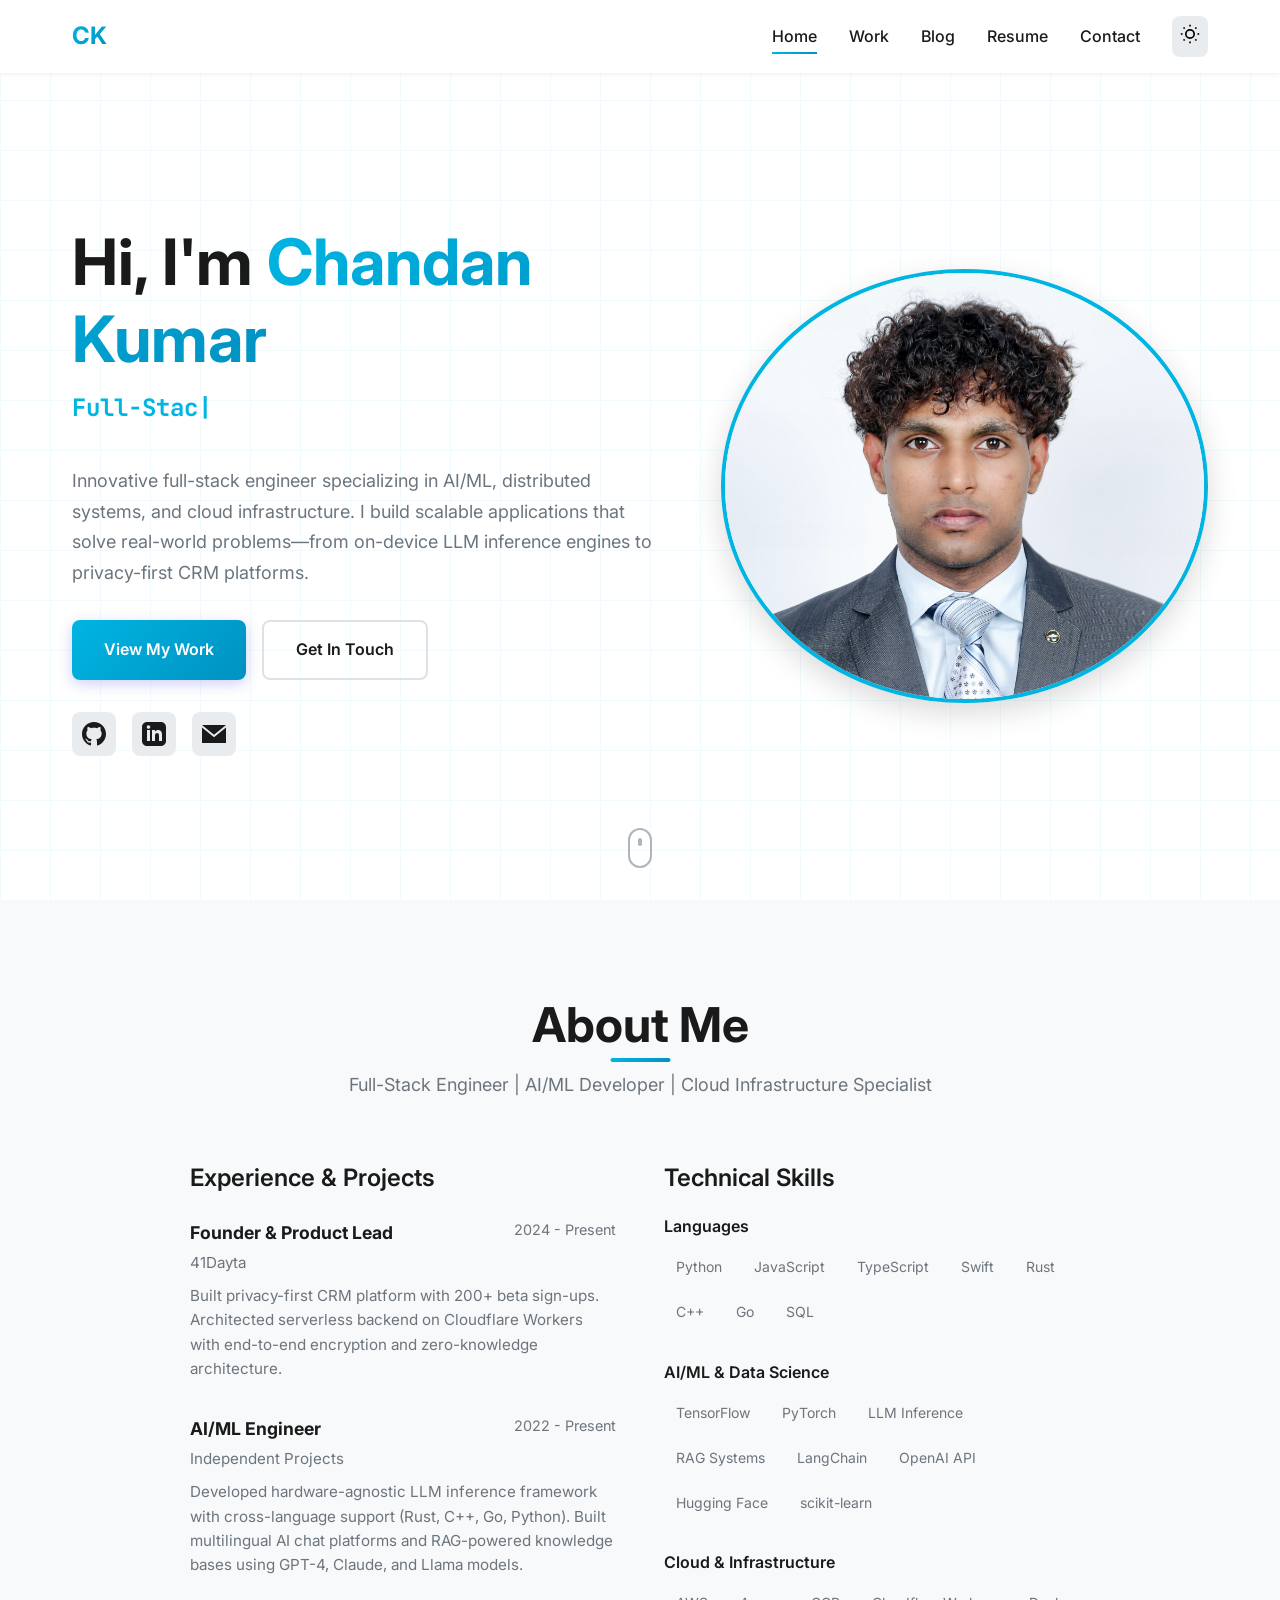
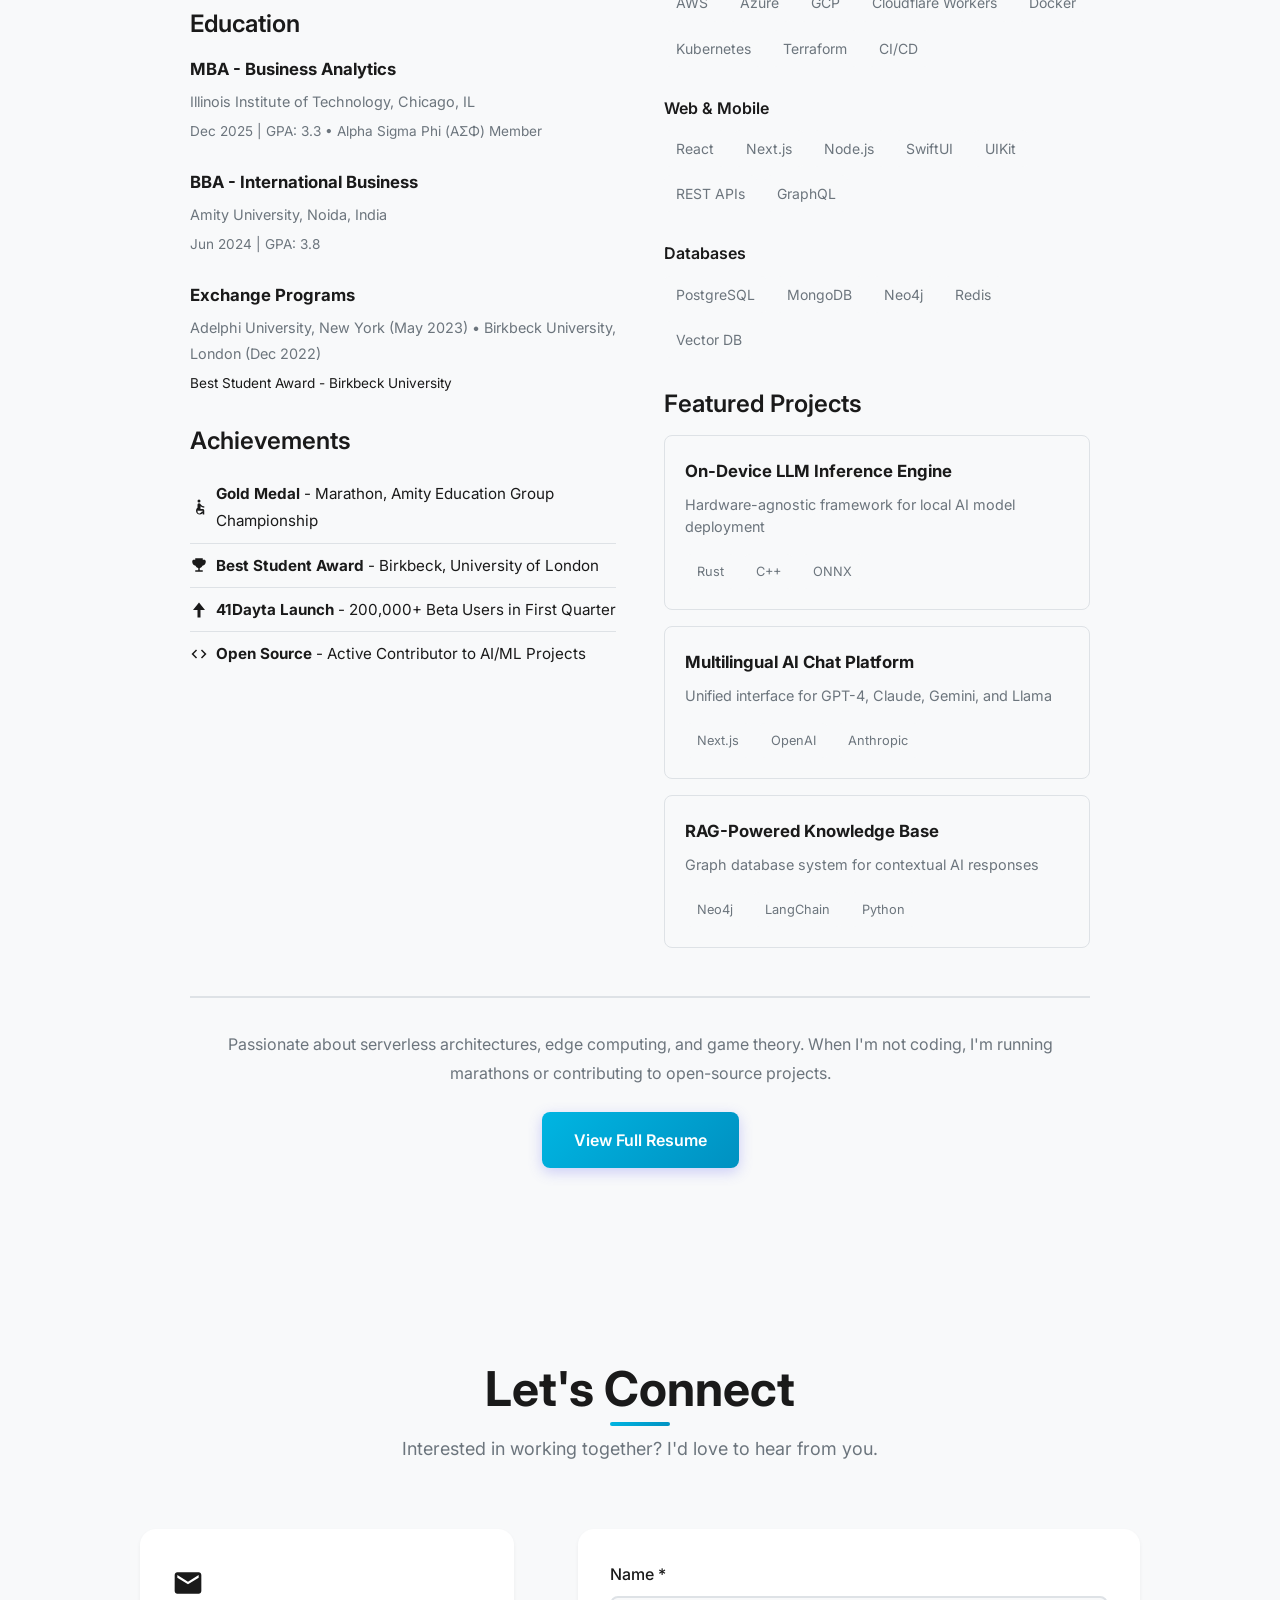
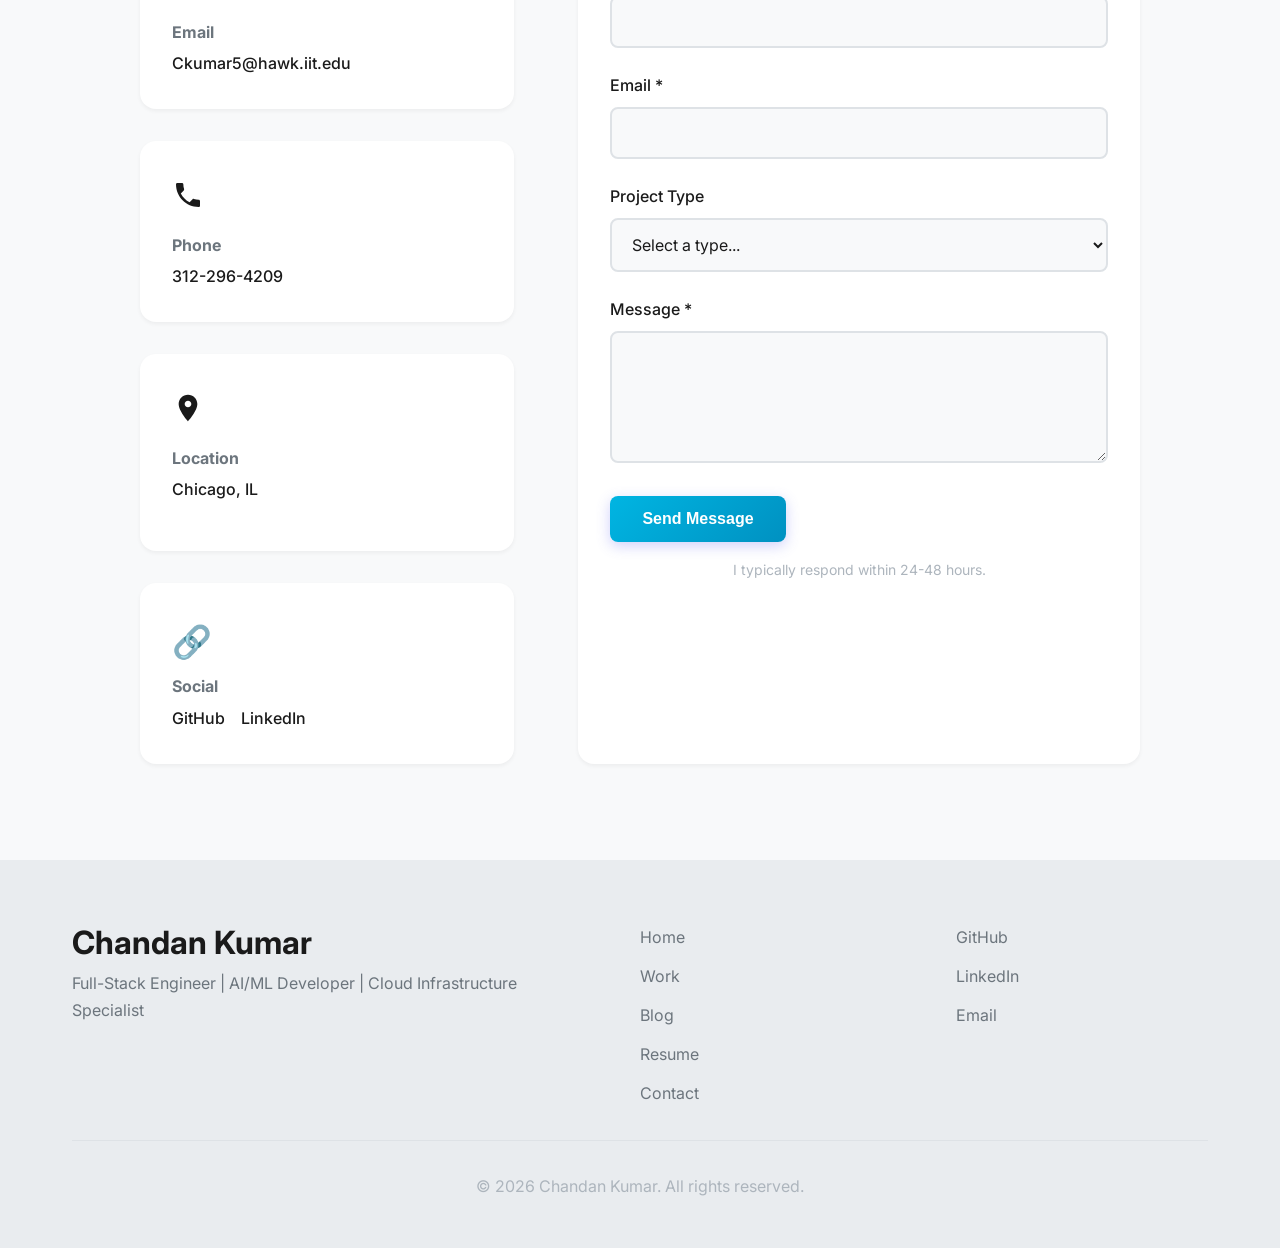
==== index.html @ cc23ea74 "Initial commit: Add portfolio website files" ====
<!DOCTYPE html>
<html lang="en">
<head>
    <meta charset="UTF-8">
    <meta name="viewport" content="width=device-width, initial-scale=1.0">
    <meta name="description" content="Chandan Kumar - Full-Stack Engineer, AI/ML Developer & Cloud Infrastructure Specialist. Building scalable cloud applications and on-device AI systems.">
    <meta name="keywords" content="Full-Stack Engineer, AI/ML Developer, Cloud Infrastructure, Python, JavaScript, React, AWS, Edge Computing">
    <meta name="author" content="Chandan Kumar">
    <title>Chandan Kumar | Full-Stack Engineer & AI/ML Developer</title>
    <link rel="stylesheet" href="css/styles.css">
    <link rel="preconnect" href="https://fonts.googleapis.com">
    <link rel="preconnect" href="https://fonts.gstatic.com" crossorigin>
    <link href="https://fonts.googleapis.com/css2?family=Inter:wght@300;400;500;600;700&family=JetBrains+Mono:wght@400;500&display=swap" rel="stylesheet">
</head>
<body>
    <!-- Navigation -->
    <nav class="navbar" id="navbar">
        <div class="container">
            <div class="nav-brand">
                <a href="#home">CK</a>
            </div>
            <button class="mobile-menu-toggle" id="mobileMenuToggle" aria-label="Toggle menu">
                <span></span>
                <span></span>
                <span></span>
            </button>
            <ul class="nav-menu" id="navMenu">
                <li><a href="#home" class="nav-link">Home</a></li>
                <li><a href="portfolio.html" class="nav-link">Work</a></li>
                <li><a href="blog.html" class="nav-link">Blog</a></li>
                <li><a href="resume.html" class="nav-link">Resume</a></li>
                <li><a href="#contact" class="nav-link">Contact</a></li>
                <li>
                    <button class="theme-toggle" id="themeToggle" aria-label="Toggle theme">
                        <span class="sun-icon">
                            <svg width="20" height="20" viewBox="0 0 24 24" fill="none" stroke="currentColor" stroke-width="2">
                                <circle cx="12" cy="12" r="5"></circle>
                                <line x1="12" y1="1" x2="12" y2="3"></line>
                                <line x1="12" y1="21" x2="12" y2="23"></line>
                                <line x1="4.22" y1="4.22" x2="5.64" y2="5.64"></line>
                                <line x1="18.36" y1="18.36" x2="19.78" y2="19.78"></line>
                                <line x1="1" y1="12" x2="3" y2="12"></line>
                                <line x1="21" y1="12" x2="23" y2="12"></line>
                                <line x1="4.22" y1="19.78" x2="5.64" y2="18.36"></line>
                                <line x1="18.36" y1="5.64" x2="19.78" y2="4.22"></line>
                            </svg>
                        </span>
                        <span class="moon-icon">
                            <svg width="20" height="20" viewBox="0 0 24 24" fill="none" stroke="currentColor" stroke-width="2">
                                <path d="M21 12.79A9 9 0 1 1 11.21 3 7 7 0 0 0 21 12.79z"></path>
                            </svg>
                        </span>
                    </button>
                </li>
            </ul>
        </div>
    </nav>

    <!-- Hero Section -->
    <section id="home" class="hero">
        <div class="hero-background"></div>
        <div class="container">
            <div class="hero-content">
                <div class="hero-text">
                    <h1 class="hero-title">
                        Hi, I'm <span class="gradient-text">Chandan Kumar</span>
                    </h1>
                    <div class="typewriter-container">
                        <h2 class="typewriter" id="typewriter"></h2>
                    </div>
                    <p class="hero-description">
                        Innovative full-stack engineer specializing in AI/ML, distributed systems, and cloud infrastructure. 
                        I build scalable applications that solve real-world problems—from on-device LLM inference engines to 
                        privacy-first CRM platforms.
                    </p>
                    <div class="hero-cta">
                        <a href="#portfolio" class="btn btn-primary">View My Work</a>
                        <a href="#contact" class="btn btn-secondary">Get In Touch</a>
                    </div>
                    <div class="hero-social">
                        <a href="https://github.com/AgentQ1" target="_blank" rel="noopener" aria-label="GitHub">
                            <svg viewBox="0 0 24 24" width="24" height="24">
                                <path fill="currentColor" d="M12 0c-6.626 0-12 5.373-12 12 0 5.302 3.438 9.8 8.207 11.387.599.111.793-.261.793-.577v-2.234c-3.338.726-4.033-1.416-4.033-1.416-.546-1.387-1.333-1.756-1.333-1.756-1.089-.745.083-.729.083-.729 1.205.084 1.839 1.237 1.839 1.237 1.07 1.834 2.807 1.304 3.492.997.107-.775.418-1.305.762-1.604-2.665-.305-5.467-1.334-5.467-5.931 0-1.311.469-2.381 1.236-3.221-.124-.303-.535-1.524.117-3.176 0 0 1.008-.322 3.301 1.23.957-.266 1.983-.399 3.003-.404 1.02.005 2.047.138 3.006.404 2.291-1.552 3.297-1.23 3.297-1.23.653 1.653.242 2.874.118 3.176.77.84 1.235 1.911 1.235 3.221 0 4.609-2.807 5.624-5.479 5.921.43.372.823 1.102.823 2.222v3.293c0 .319.192.694.801.576 4.765-1.589 8.199-6.086 8.199-11.386 0-6.627-5.373-12-12-12z"/>
                            </svg>
                        </a>
                        <a href="https://www.linkedin.com/in/chandnnn/" target="_blank" rel="noopener" aria-label="LinkedIn">
                            <svg viewBox="0 0 24 24" width="24" height="24">
                                <path fill="currentColor" d="M19 0h-14c-2.761 0-5 2.239-5 5v14c0 2.761 2.239 5 5 5h14c2.762 0 5-2.239 5-5v-14c0-2.761-2.238-5-5-5zm-11 19h-3v-11h3v11zm-1.5-12.268c-.966 0-1.75-.79-1.75-1.764s.784-1.764 1.75-1.764 1.75.79 1.75 1.764-.783 1.764-1.75 1.764zm13.5 12.268h-3v-5.604c0-3.368-4-3.113-4 0v5.604h-3v-11h3v1.765c1.396-2.586 7-2.777 7 2.476v6.759z"/>
                            </svg>
                        </a>
                        <a href="mailto:Ckumar5@hawk.iit.edu" aria-label="Email">
                            <svg viewBox="0 0 24 24" width="24" height="24">
                                <path fill="currentColor" d="M12 12.713l-11.985-9.713h23.97l-11.985 9.713zm0 2.574l-12-9.725v15.438h24v-15.438l-12 9.725z"/>
                            </svg>
                        </a>
                    </div>
                </div>
                <div class="hero-image">
                    <img src="images/profile.jpg" alt="Chandan Kumar - Professional Portrait" class="profile-image">
                </div>
            </div>
        </div>
        <div class="scroll-indicator">
            <span></span>
        </div>
    </section>

    <!-- About Section -->
    <section id="about" class="about">
        <div class="container">
            <h2 class="section-title">About Me</h2>
            <p class="section-subtitle">Full-Stack Engineer | AI/ML Developer | Cloud Infrastructure Specialist</p>
            
            <div class="about-content">
                <div class="about-text">
                    <!-- Two Column Layout -->
                    <div style="display: grid; grid-template-columns: 1fr 1fr; gap: 3rem; margin-top: 3rem;">
                        
                        <!-- Left Column -->
                        <div>
                            <h3 style="font-size: 1.5rem; font-weight: 600; margin-bottom: 1.5rem; color: var(--text-primary);">Experience & Projects</h3>
                            
                            <div style="margin-bottom: 2rem;">
                                <div style="display: flex; justify-content: space-between; align-items: start; margin-bottom: 0.5rem;">
                                    <div>
                                        <strong style="font-size: 1.1rem; color: var(--accent-color);">Founder & Product Lead</strong>
                                        <div style="color: var(--text-secondary); font-size: 0.95rem;">41Dayta</div>
                                    </div>
                                    <span style="color: var(--text-secondary); font-size: 0.9rem; white-space: nowrap;">2024 - Present</span>
                                </div>
                                <p style="font-size: 0.95rem; line-height: 1.6; color: var(--text-secondary); margin-top: 0.5rem;">
                                    Built privacy-first CRM platform with 200+ beta sign-ups. Architected serverless backend on 
                                    Cloudflare Workers with end-to-end encryption and zero-knowledge architecture.
                                </p>
                            </div>

                            <div style="margin-bottom: 2rem;">
                                <div style="display: flex; justify-content: space-between; align-items: start; margin-bottom: 0.5rem;">
                                    <div>
                                        <strong style="font-size: 1.1rem; color: var(--accent-color);">AI/ML Engineer</strong>
                                        <div style="color: var(--text-secondary); font-size: 0.95rem;">Independent Projects</div>
                                    </div>
                                    <span style="color: var(--text-secondary); font-size: 0.9rem; white-space: nowrap;">2022 - Present</span>
                                </div>
                                <p style="font-size: 0.95rem; line-height: 1.6; color: var(--text-secondary); margin-top: 0.5rem;">
                                    Developed hardware-agnostic LLM inference framework with cross-language support (Rust, C++, Go, Python). 
                                    Built multilingual AI chat platforms and RAG-powered knowledge bases using GPT-4, Claude, and Llama models.
                                </p>
                            </div>

                            <h3 style="font-size: 1.5rem; font-weight: 600; margin-bottom: 1rem; margin-top: 2rem; color: var(--text-primary);">Education</h3>
                            
                            <div style="margin-bottom: 1.5rem;">
                                <strong style="font-size: 1.05rem;">MBA - Business Analytics</strong>
                                <div style="color: var(--text-secondary); font-size: 0.9rem; margin-top: 0.25rem;">Illinois Institute of Technology, Chicago, IL</div>
                                <div style="color: var(--text-secondary); font-size: 0.85rem; margin-top: 0.25rem;">Dec 2025 | GPA: 3.3 • Alpha Sigma Phi (ΑΣΦ) Member</div>
                            </div>

                            <div style="margin-bottom: 1.5rem;">
                                <strong style="font-size: 1.05rem;">BBA - International Business</strong>
                                <div style="color: var(--text-secondary); font-size: 0.9rem; margin-top: 0.25rem;">Amity University, Noida, India</div>
                                <div style="color: var(--text-secondary); font-size: 0.85rem; margin-top: 0.25rem;">Jun 2024 | GPA: 3.8</div>
                            </div>

                            <div style="margin-bottom: 1.5rem;">
                                <strong style="font-size: 1.05rem;">Exchange Programs</strong>
                                <div style="color: var(--text-secondary); font-size: 0.9rem; margin-top: 0.25rem;">
                                    Adelphi University, New York (May 2023) • Birkbeck University, London (Dec 2022)
                                </div>
                                <div style="color: var(--accent-color); font-size: 0.85rem; margin-top: 0.25rem;">Best Student Award - Birkbeck University</div>
                            </div>

                            <h3 style="font-size: 1.5rem; font-weight: 600; margin-bottom: 1rem; margin-top: 2rem; color: var(--text-primary);">Achievements</h3>
                            <ul style="list-style: none; padding: 0; margin: 0;">
                                <li style="padding: 0.5rem 0; border-bottom: 1px solid var(--border-color); font-size: 0.95rem; display: flex; align-items: center; gap: 0.5rem;">
                                    <svg width="18" height="18" viewBox="0 0 24 24" fill="currentColor" style="color: var(--accent-color); flex-shrink: 0;">
                                        <circle cx="12" cy="4" r="2"/><path d="M19 13v-2c-1.54.02-3.09-.75-4.07-1.83l-1.29-1.43c-.17-.19-.38-.34-.61-.45-.01 0-.01-.01-.02-.01H13c-.35-.2-.75-.3-1.19-.26C10.76 7.11 10 8.04 10 9.09V15c0 1.1.9 2 2 2h5v5h2v-5.5c0-1.1-.9-2-2-2h-3v-3.45c1.29 1.07 3.25 1.94 5 1.95zm-6 8c-1.66 0-3-1.34-3-3 0-1.31.84-2.41 2-2.83V12.1c-2.28.46-4 2.48-4 4.9 0 2.76 2.24 5 5 5 2.42 0 4.44-1.72 4.9-4h-2.07c-.41 1.16-1.52 2-2.83 2z"/>
                                    </svg>
                                    <span><strong>Gold Medal</strong> - Marathon, Amity Education Group Championship</span>
                                </li>
                                <li style="padding: 0.5rem 0; border-bottom: 1px solid var(--border-color); font-size: 0.95rem; display: flex; align-items: center; gap: 0.5rem;">
                                    <svg width="18" height="18" viewBox="0 0 24 24" fill="currentColor" style="color: var(--accent-color); flex-shrink: 0;">
                                        <path d="M19 5h-2V3H7v2H5c-1.1 0-2 .9-2 2v1c0 2.55 1.92 4.63 4.39 4.94.63 1.5 1.98 2.63 3.61 2.96V19H7v2h10v-2h-4v-3.1c1.63-.33 2.98-1.46 3.61-2.96C19.08 12.63 21 10.55 21 8V7c0-1.1-.9-2-2-2z"/>
                                    </svg>
                                    <span><strong>Best Student Award</strong> - Birkbeck, University of London</span>
                                </li>
                                <li style="padding: 0.5rem 0; border-bottom: 1px solid var(--border-color); font-size: 0.95rem; display: flex; align-items: center; gap: 0.5rem;">
                                    <svg width="18" height="18" viewBox="0 0 24 24" fill="currentColor" style="color: var(--accent-color); flex-shrink: 0;">
                                        <path d="M12 2L4 12h6v10h4V12h6z"/>
                                    </svg>
                                    <span><strong>41Dayta Launch</strong> - 200,000+ Beta Users in First Quarter</span>
                                </li>
                                <li style="padding: 0.5rem 0; font-size: 0.95rem; display: flex; align-items: center; gap: 0.5rem;">
                                    <svg width="18" height="18" viewBox="0 0 24 24" fill="currentColor" style="color: var(--accent-color); flex-shrink: 0;">
                                        <path d="M9.4 16.6L4.8 12l4.6-4.6L8 6l-6 6 6 6 1.4-1.4zm5.2 0l4.6-4.6-4.6-4.6L16 6l6 6-6 6-1.4-1.4z"/>
                                    </svg>
                                    <span><strong>Open Source</strong> - Active Contributor to AI/ML Projects</span>
                                </li>
                            </ul>
                        </div>

                        <!-- Right Column -->
                        <div>
                            <h3 style="font-size: 1.5rem; font-weight: 600; margin-bottom: 1.5rem; color: var(--text-primary);">Technical Skills</h3>
                            
                            <div style="margin-bottom: 2rem;">
                                <h4 style="font-size: 1rem; font-weight: 600; margin-bottom: 0.75rem; color: var(--text-primary);">Languages</h4>
                                <div class="skill-tags">
                                    <span class="tag">Python</span>
                                    <span class="tag">JavaScript</span>
                                    <span class="tag">TypeScript</span>
                                    <span class="tag">Swift</span>
                                    <span class="tag">Rust</span>
                                    <span class="tag">C++</span>
                                    <span class="tag">Go</span>
                                    <span class="tag">SQL</span>
                                </div>
                            </div>

                            <div style="margin-bottom: 2rem;">
                                <h4 style="font-size: 1rem; font-weight: 600; margin-bottom: 0.75rem; color: var(--text-primary);">AI/ML & Data Science</h4>
                                <div class="skill-tags">
                                    <span class="tag">TensorFlow</span>
                                    <span class="tag">PyTorch</span>
                                    <span class="tag">LLM Inference</span>
                                    <span class="tag">RAG Systems</span>
                                    <span class="tag">LangChain</span>
                                    <span class="tag">OpenAI API</span>
                                    <span class="tag">Hugging Face</span>
                                    <span class="tag">scikit-learn</span>
                                </div>
                            </div>

                            <div style="margin-bottom: 2rem;">
                                <h4 style="font-size: 1rem; font-weight: 600; margin-bottom: 0.75rem; color: var(--text-primary);">Cloud & Infrastructure</h4>
                                <div class="skill-tags">
                                    <span class="tag">AWS</span>
                                    <span class="tag">Azure</span>
                                    <span class="tag">GCP</span>
                                    <span class="tag">Cloudflare Workers</span>
                                    <span class="tag">Docker</span>
                                    <span class="tag">Kubernetes</span>
                                    <span class="tag">Terraform</span>
                                    <span class="tag">CI/CD</span>
                                </div>
                            </div>

                            <div style="margin-bottom: 2rem;">
                                <h4 style="font-size: 1rem; font-weight: 600; margin-bottom: 0.75rem; color: var(--text-primary);">Web & Mobile</h4>
                                <div class="skill-tags">
                                    <span class="tag">React</span>
                                    <span class="tag">Next.js</span>
                                    <span class="tag">Node.js</span>
                                    <span class="tag">SwiftUI</span>
                                    <span class="tag">UIKit</span>
                                    <span class="tag">REST APIs</span>
                                    <span class="tag">GraphQL</span>
                                </div>
                            </div>

                            <div style="margin-bottom: 2rem;">
                                <h4 style="font-size: 1rem; font-weight: 600; margin-bottom: 0.75rem; color: var(--text-primary);">Databases</h4>
                                <div class="skill-tags">
                                    <span class="tag">PostgreSQL</span>
                                    <span class="tag">MongoDB</span>
                                    <span class="tag">Neo4j</span>
                                    <span class="tag">Redis</span>
                                    <span class="tag">Vector DB</span>
                                </div>
                            </div>

                            <h3 style="font-size: 1.5rem; font-weight: 600; margin-bottom: 1rem; color: var(--text-primary);">Featured Projects</h3>
                            
                            <div style="background: var(--card-bg); padding: 1.25rem; border-radius: 8px; margin-bottom: 1rem; border: 1px solid var(--border-color);">
                                <strong style="font-size: 1.05rem; color: var(--accent-color);">On-Device LLM Inference Engine</strong>
                                <p style="font-size: 0.9rem; color: var(--text-secondary); margin-top: 0.5rem; line-height: 1.5;">
                                    Hardware-agnostic framework for local AI model deployment
                                </p>
                                <div class="skill-tags" style="margin-top: 0.75rem;">
                                    <span class="tag" style="font-size: 0.8rem;">Rust</span>
                                    <span class="tag" style="font-size: 0.8rem;">C++</span>
                                    <span class="tag" style="font-size: 0.8rem;">ONNX</span>
                                </div>
                            </div>

                            <div style="background: var(--card-bg); padding: 1.25rem; border-radius: 8px; margin-bottom: 1rem; border: 1px solid var(--border-color);">
                                <strong style="font-size: 1.05rem; color: var(--accent-color);">Multilingual AI Chat Platform</strong>
                                <p style="font-size: 0.9rem; color: var(--text-secondary); margin-top: 0.5rem; line-height: 1.5;">
                                    Unified interface for GPT-4, Claude, Gemini, and Llama
                                </p>
                                <div class="skill-tags" style="margin-top: 0.75rem;">
                                    <span class="tag" style="font-size: 0.8rem;">Next.js</span>
                                    <span class="tag" style="font-size: 0.8rem;">OpenAI</span>
                                    <span class="tag" style="font-size: 0.8rem;">Anthropic</span>
                                </div>
                            </div>

                            <div style="background: var(--card-bg); padding: 1.25rem; border-radius: 8px; border: 1px solid var(--border-color);">
                                <strong style="font-size: 1.05rem; color: var(--accent-color);">RAG-Powered Knowledge Base</strong>
                                <p style="font-size: 0.9rem; color: var(--text-secondary); margin-top: 0.5rem; line-height: 1.5;">
                                    Graph database system for contextual AI responses
                                </p>
                                <div class="skill-tags" style="margin-top: 0.75rem;">
                                    <span class="tag" style="font-size: 0.8rem;">Neo4j</span>
                                    <span class="tag" style="font-size: 0.8rem;">LangChain</span>
                                    <span class="tag" style="font-size: 0.8rem;">Python</span>
                                </div>
                            </div>
                        </div>
                    </div>

                    <!-- Bottom Section -->
                    <div style="margin-top: 3rem; padding-top: 2rem; border-top: 2px solid var(--border-color); text-align: center;">
                        <p style="font-size: 1rem; color: var(--text-secondary); margin-bottom: 1.5rem;">
                            Passionate about serverless architectures, edge computing, and game theory. 
                            When I'm not coding, I'm running marathons or contributing to open-source projects.
                        </p>
                        <div style="display: flex; gap: 1rem; justify-content: center; flex-wrap: wrap;">
                            <a href="resume.html" class="btn btn-primary">View Full Resume</a>
                        </div>
                    </div>
                </div>
            </div>
        </div>
    </section>

    <!-- Contact Section -->
    <section id="contact" class="contact">
        <div class="container">
            <h2 class="section-title">Let's Connect</h2>
            <p class="section-subtitle">Interested in working together? I'd love to hear from you.</p>
            
            <div class="contact-content">
                <div class="contact-info">
                    <div class="contact-method">
                        <div class="icon"><svg width="32" height="32" viewBox="0 0 24 24" fill="currentColor"><path d="M20 4H4c-1.1 0-1.99.9-1.99 2L2 18c0 1.1.9 2 2 2h16c1.1 0 2-.9 2-2V6c0-1.1-.9-2-2-2zm0 4l-8 5-8-5V6l8 5 8-5v2z"/></svg></div>
                        <h3>Email</h3>
                        <a href="mailto:Ckumar5@hawk.iit.edu">Ckumar5@hawk.iit.edu</a>
                    </div>
                    <div class="contact-method">
                        <div class="icon"><svg width="32" height="32" viewBox="0 0 24 24" fill="currentColor"><path d="M6.62 10.79c1.44 2.83 3.76 5.14 6.59 6.59l2.2-2.2c.27-.27.67-.36 1.02-.24 1.12.37 2.33.57 3.57.57.55 0 1 .45 1 1V20c0 .55-.45 1-1 1-9.39 0-17-7.61-17-17 0-.55.45-1 1-1h3.5c.55 0 1 .45 1 1 0 1.25.2 2.45.57 3.57.11.35.03.74-.25 1.02l-2.2 2.2z"/></svg></div>
                        <h3>Phone</h3>
                        <a href="tel:+13122964209">312-296-4209</a>
                    </div>
                    <div class="contact-method">
                        <div class="icon"><svg width="32" height="32" viewBox="0 0 24 24" fill="currentColor"><path d="M12 2C8.13 2 5 5.13 5 9c0 5.25 7 13 7 13s7-7.75 7-13c0-3.87-3.13-7-7-7zm0 9.5c-1.38 0-2.5-1.12-2.5-2.5s1.12-2.5 2.5-2.5 2.5 1.12 2.5 2.5-1.12 2.5-2.5 2.5z"/></svg></div>
                        <h3>Location</h3>
                        <p>Chicago, IL</p>
                    </div>
                    <div class="contact-method">
                        <div class="icon">🔗</div>
                        <h3>Social</h3>
                        <div class="social-links">
                            <a href="https://github.com/AgentQ1" target="_blank">GitHub</a>
                            <a href="https://www.linkedin.com/in/chandnnn/" target="_blank">LinkedIn</a>
                        </div>
                    </div>
                </div>

                <form class="contact-form" id="contactForm">
                    <div class="form-group">
                        <label for="name">Name *</label>
                        <input type="text" id="name" name="name" required>
                    </div>
                    <div class="form-group">
                        <label for="email">Email *</label>
                        <input type="email" id="email" name="email" required>
                    </div>
                    <div class="form-group">
                        <label for="projectType">Project Type</label>
                        <select id="projectType" name="projectType">
                            <option value="">Select a type...</option>
                            <option value="consulting">Consulting</option>
                            <option value="full-time">Full-time Position</option>
                            <option value="contract">Contract Work</option>
                            <option value="collaboration">Collaboration</option>
                            <option value="other">Other</option>
                        </select>
                    </div>
                    <div class="form-group">
                        <label for="message">Message *</label>
                        <textarea id="message" name="message" rows="5" required></textarea>
                    </div>
                    <button type="submit" class="btn btn-primary">Send Message</button>
                    <p class="form-notice">I typically respond within 24-48 hours.</p>
                </form>
            </div>
        </div>
    </section>

    <!-- Footer -->
    <footer class="footer">
        <div class="container">
            <div class="footer-content">
                <div class="footer-info">
                    <h3>Chandan Kumar</h3>
                    <p>Full-Stack Engineer | AI/ML Developer | Cloud Infrastructure Specialist</p>
                </div>
                <div class="footer-links">
                    <a href="#home">Home</a>
                    <a href="portfolio.html">Work</a>
                    <a href="blog.html">Blog</a>
                    <a href="resume.html">Resume</a>
                    <a href="#contact">Contact</a>
                </div>
                <div class="footer-social">
                    <a href="https://github.com/AgentQ1" target="_blank" aria-label="GitHub">GitHub</a>
                    <a href="https://www.linkedin.com/in/chandnnn/" target="_blank" aria-label="LinkedIn">LinkedIn</a>
                    <a href="mailto:Ckumar5@hawk.iit.edu" aria-label="Email">Email</a>
                </div>
            </div>
            <div class="footer-bottom">
                <p>&copy; 2026 Chandan Kumar. All rights reserved.</p>
            </div>
        </div>
    </footer>

    <script src="js/data.js"></script>
    <script src="js/main.js"></script>
    <script src="js/profile-image.js"></script>

</body>
</html>
---- css/styles.css ----
/* ===========================
   CSS Variables & Reset
   =========================== */
:root {
    /* Colors - Light Theme */
    --bg-primary: #ffffff;
    --bg-secondary: #f8f9fa;
    --bg-tertiary: #e9ecef;
    --text-primary: #1a1a1a;
    --text-secondary: #6c757d;
    --text-tertiary: #adb5bd;
    --accent-primary: #00B5E2;
    --accent-secondary: #0091C1;
    --accent-gradient: linear-gradient(135deg, #00B5E2 0%, #0091C1 100%);
    --border-color: #dee2e6;
    --shadow-sm: 0 2px 4px rgba(0, 0, 0, 0.05);
    --shadow-md: 0 4px 12px rgba(0, 0, 0, 0.1);
    --shadow-lg: 0 10px 30px rgba(0, 0, 0, 0.15);
    
    /* Typography */
    --font-primary: 'Inter', -apple-system, BlinkMacSystemFont, 'Segoe UI', sans-serif;
    --font-mono: 'JetBrains Mono', 'Courier New', monospace;
    
    /* Spacing */
    --spacing-xs: 0.5rem;
    --spacing-sm: 1rem;
    --spacing-md: 2rem;
    --spacing-lg: 4rem;
    --spacing-xl: 6rem;
    
    /* Border radius */
    --radius-sm: 0.375rem;
    --radius-md: 0.5rem;
    --radius-lg: 1rem;
    
    /* Transitions */
    --transition-fast: 0.15s ease;
    --transition-base: 0.3s ease;
    --transition-slow: 0.5s ease;
}

[data-theme="dark"] {
    --bg-primary: #0a0a0a;
    --bg-secondary: #1a1a1a;
    --bg-tertiary: #2a2a2a;
    --text-primary: #f8f9fa;
    --text-secondary: #adb5bd;
    --text-tertiary: #6c757d;
    --border-color: #2a2a2a;
    --shadow-sm: 0 2px 4px rgba(0, 0, 0, 0.3);
    --shadow-md: 0 4px 12px rgba(0, 0, 0, 0.4);
    --shadow-lg: 0 10px 30px rgba(0, 0, 0, 0.5);
}

* {
    margin: 0;
    padding: 0;
    box-sizing: border-box;
}

html {
    scroll-behavior: smooth;
    font-size: 16px;
}

body {
    font-family: var(--font-primary);
    background-color: var(--bg-primary);
    color: var(--text-primary);
    line-height: 1.7;
    -webkit-font-smoothing: antialiased;
    -moz-osx-font-smoothing: grayscale;
    overflow-x: hidden;
    transition: background-color var(--transition-base), color var(--transition-base);
}

/* ===========================
   Typography
   =========================== */
h1, h2, h3, h4, h5, h6 {
    font-weight: 700;
    line-height: 1.2;
    margin-bottom: 1rem;
}

h1 { font-size: clamp(2.5rem, 5vw, 4rem); }
h2 { font-size: clamp(2rem, 4vw, 3rem); }
h3 { font-size: clamp(1.5rem, 3vw, 2rem); }
h4 { font-size: 1.25rem; }

p {
    margin-bottom: 1rem;
}

a {
    color: var(--accent-primary);
    text-decoration: none;
    transition: color var(--transition-fast);
}

a:hover {
    color: var(--accent-secondary);
}

/* ===========================
   Layout Utilities
   =========================== */
.container {
    max-width: 1200px;
    margin: 0 auto;
    padding: 0 var(--spacing-md);
}

.section-title {
    text-align: center;
    margin-bottom: var(--spacing-sm);
    position: relative;
    display: inline-block;
    left: 50%;
    transform: translateX(-50%);
}

.section-title::after {
    content: '';
    position: absolute;
    bottom: -0.5rem;
    left: 50%;
    transform: translateX(-50%);
    width: 60px;
    height: 4px;
    background: var(--accent-gradient);
    border-radius: 2px;
}

.section-subtitle {
    text-align: center;
    color: var(--text-secondary);
    margin-bottom: var(--spacing-lg);
    font-size: 1.125rem;
}

.gradient-text {
    background: var(--accent-gradient);
    -webkit-background-clip: text;
    -webkit-text-fill-color: transparent;
    background-clip: text;
}

/* ===========================
   Buttons
   =========================== */
.btn {
    display: inline-flex;
    align-items: center;
    gap: 0.5rem;
    padding: 0.875rem 2rem;
    border-radius: var(--radius-md);
    font-weight: 600;
    font-size: 1rem;
    cursor: pointer;
    border: none;
    transition: all var(--transition-base);
    text-decoration: none;
}

.btn-primary {
    background: var(--accent-gradient);
    color: white;
    box-shadow: 0 4px 14px rgba(99, 102, 241, 0.3);
}

.btn-primary:hover {
    transform: translateY(-2px);
    box-shadow: 0 6px 20px rgba(99, 102, 241, 0.4);
}

.btn-secondary {
    background: transparent;
    color: var(--text-primary);
    border: 2px solid var(--border-color);
}

.btn-secondary:hover {
    background: var(--bg-tertiary);
    border-color: var(--accent-primary);
}

/* ===========================
   Navigation
   =========================== */
.navbar {
    position: fixed;
    top: 0;
    left: 0;
    right: 0;
    z-index: 1000;
    background: var(--bg-primary);
    backdrop-filter: blur(10px);
    box-shadow: var(--shadow-sm);
    transition: all var(--transition-base);
}

.navbar.scrolled {
    box-shadow: var(--shadow-md);
}

.navbar .container {
    display: flex;
    justify-content: space-between;
    align-items: center;
    padding: 1rem var(--spacing-md);
}

.nav-brand a {
    font-size: 1.5rem;
    font-weight: 700;
    background: var(--accent-gradient);
    -webkit-background-clip: text;
    -webkit-text-fill-color: transparent;
    background-clip: text;
}

.nav-menu {
    display: flex;
    list-style: none;
    gap: 2rem;
    align-items: center;
}

.nav-link {
    color: var(--text-primary);
    font-weight: 500;
    position: relative;
    padding: 0.5rem 0;
}

.nav-link::after {
    content: '';
    position: absolute;
    bottom: 0;
    left: 0;
    width: 0;
    height: 2px;
    background: var(--accent-gradient);
    transition: width var(--transition-base);
}

.nav-link:hover::after,
.nav-link.active::after {
    width: 100%;
}

.theme-toggle {
    background: var(--bg-tertiary);
    border: none;
    border-radius: var(--radius-md);
    padding: 0.5rem;
    cursor: pointer;
    font-size: 1.25rem;
    display: flex;
    align-items: center;
    justify-content: center;
    transition: all var(--transition-base);
}

.theme-toggle:hover {
    transform: rotate(20deg);
}

[data-theme="dark"] .sun-icon,
[data-theme="light"] .moon-icon {
    display: none;
}

.mobile-menu-toggle {
    display: none;
    flex-direction: column;
    gap: 0.25rem;
    background: none;
    border: none;
    cursor: pointer;
    padding: 0.5rem;
}

.mobile-menu-toggle span {
    width: 25px;
    height: 2px;
    background: var(--text-primary);
    transition: all var(--transition-base);
}

/* ===========================
   Hero Section
   =========================== */
.hero {
    min-height: 100vh;
    display: flex;
    align-items: center;
    padding-top: 80px;
    position: relative;
    overflow: hidden;
}

.hero-background {
    position: absolute;
    top: 0;
    left: 0;
    right: 0;
    bottom: 0;
    opacity: 0.05;
    background-image: 
        linear-gradient(90deg, var(--accent-primary) 1px, transparent 1px),
        linear-gradient(var(--accent-primary) 1px, transparent 1px);
    background-size: 50px 50px;
    animation: grid-move 20s linear infinite;
}

@keyframes grid-move {
    0% { transform: translate(0, 0); }
    100% { transform: translate(50px, 50px); }
}

.hero-content {
    display: grid;
    grid-template-columns: 1.2fr 1fr;
    gap: var(--spacing-lg);
    align-items: center;
    position: relative;
    z-index: 1;
}

.hero-title {
    margin-bottom: 1rem;
    animation: fadeInUp 0.8s ease;
}

.typewriter-container {
    min-height: 3rem;
    margin-bottom: 1.5rem;
}

.typewriter {
    font-family: var(--font-mono);
    font-size: 1.5rem;
    color: var(--accent-primary);
    animation: fadeInUp 0.8s ease 0.2s both;
}

.typewriter::after {
    content: '|';
    animation: blink 1s infinite;
}

@keyframes blink {
    0%, 50% { opacity: 1; }
    51%, 100% { opacity: 0; }
}

.hero-description {
    font-size: 1.125rem;
    color: var(--text-secondary);
    margin-bottom: 2rem;
    animation: fadeInUp 0.8s ease 0.4s both;
}

.hero-cta {
    display: flex;
    gap: 1rem;
    margin-bottom: 2rem;
    animation: fadeInUp 0.8s ease 0.6s both;
}

.hero-social {
    display: flex;
    gap: 1rem;
    animation: fadeInUp 0.8s ease 0.8s both;
}

.hero-social a {
    display: flex;
    align-items: center;
    justify-content: center;
    width: 44px;
    height: 44px;
    background: var(--bg-tertiary);
    border-radius: var(--radius-md);
    color: var(--text-primary);
    transition: all var(--transition-base);
}

.hero-social a:hover {
    background: var(--accent-gradient);
    color: white;
    transform: translateY(-3px);
}

.hero-image {
    position: relative;
    animation: fadeInUp 0.8s ease 0.4s both;
}

.profile-image {
    width: 100%;
    max-width: 500px;
    height: auto;
    border-radius: 50%;
    object-fit: cover;
    box-shadow: var(--shadow-lg);
    border: 4px solid var(--accent-primary);
}

.image-placeholder {
    width: 100%;
    aspect-ratio: 1;
    background: var(--accent-gradient);
    border-radius: 50%;
    position: relative;
    overflow: hidden;
}

.floating-shapes {
    position: absolute;
    width: 100%;
    height: 100%;
}

.shape {
    position: absolute;
    border-radius: 50%;
    animation: float 6s ease-in-out infinite;
}

.shape-1 {
    width: 60px;
    height: 60px;
    background: rgba(255, 255, 255, 0.1);
    top: 20%;
    left: 10%;
    animation-delay: 0s;
}

.shape-2 {
    width: 40px;
    height: 40px;
    background: rgba(255, 255, 255, 0.15);
    top: 60%;
    right: 15%;
    animation-delay: 1s;
}

.shape-3 {
    width: 80px;
    height: 80px;
    background: rgba(255, 255, 255, 0.08);
    bottom: 10%;
    left: 30%;
    animation-delay: 2s;
}

@keyframes float {
    0%, 100% { transform: translateY(0) rotate(0deg); }
    50% { transform: translateY(-20px) rotate(180deg); }
}

.scroll-indicator {
    position: absolute;
    bottom: 2rem;
    left: 50%;
    transform: translateX(-50%);
    animation: bounce 2s infinite;
}

.scroll-indicator span {
    display: block;
    width: 24px;
    height: 40px;
    border: 2px solid var(--text-tertiary);
    border-radius: 12px;
    position: relative;
}

.scroll-indicator span::before {
    content: '';
    position: absolute;
    top: 8px;
    left: 50%;
    transform: translateX(-50%);
    width: 4px;
    height: 8px;
    background: var(--text-tertiary);
    border-radius: 2px;
    animation: scroll 2s infinite;
}

@keyframes scroll {
    0% { top: 8px; opacity: 1; }
    100% { top: 24px; opacity: 0; }
}

@keyframes bounce {
    0%, 20%, 50%, 80%, 100% { transform: translateX(-50%) translateY(0); }
    40% { transform: translateX(-50%) translateY(-10px); }
    60% { transform: translateX(-50%) translateY(-5px); }
}

@keyframes fadeInUp {
    from {
        opacity: 0;
        transform: translateY(30px);
    }
    to {
        opacity: 1;
        transform: translateY(0);
    }
}

/* ===========================
   About Section
   =========================== */
.about {
    padding: var(--spacing-xl) 0;
    background: var(--bg-secondary);
}

.about-content {
    max-width: 900px;
    margin: 0 auto;
}

.about-text {
    font-size: 1.0625rem;
    line-height: 1.8;
}

.about-text .lead {
    font-size: 1.25rem;
    font-weight: 500;
    color: var(--text-primary);
    margin-bottom: 1.5rem;
}

.highlights {
    margin: var(--spacing-lg) 0;
    padding: var(--spacing-md);
    background: var(--bg-primary);
    border-radius: var(--radius-lg);
    box-shadow: var(--shadow-sm);
}

.highlights h3 {
    margin-bottom: 1rem;
}

.highlights ul {
    list-style: none;
}

.highlights li {
    padding: 0.5rem 0;
    padding-left: 1.5rem;
    position: relative;
}

.highlights li::before {
    content: '';
    position: absolute;
    left: 0;
    top: 1rem;
    width: 6px;
    height: 6px;
    background: var(--accent-gradient);
    border-radius: 50%;
}

.skills-overview {
    margin-top: var(--spacing-lg);
}

.skill-categories {
    display: grid;
    grid-template-columns: repeat(auto-fit, minmax(250px, 1fr));
    gap: var(--spacing-md);
    margin-top: var(--spacing-md);
}

.skill-category {
    padding: var(--spacing-md);
    background: var(--bg-primary);
    border-radius: var(--radius-lg);
    box-shadow: var(--shadow-sm);
}

.skill-category h4 {
    margin-bottom: 1rem;
    color: var(--accent-primary);
}

.skill-tags {
    display: flex;
    flex-wrap: wrap;
    gap: 0.5rem;
}

.tag {
    display: inline-block;
    padding: 0.375rem 0.75rem;
    background: var(--bg-secondary);
    border-radius: var(--radius-sm);
    font-size: 0.875rem;
    color: var(--text-secondary);
    transition: all var(--transition-fast);
}

.tag:hover {
    background: var(--accent-primary);
    color: white;
    transform: translateY(-2px);
}

/* ===========================
   Portfolio Section
   =========================== */
.portfolio {
    padding: var(--spacing-xl) 0;
}

.portfolio-filters {
    display: flex;
    justify-content: center;
    gap: 1rem;
    margin-bottom: var(--spacing-lg);
    flex-wrap: wrap;
}

.filter-btn {
    padding: 0.625rem 1.5rem;
    background: var(--bg-secondary);
    border: 2px solid transparent;
    border-radius: var(--radius-md);
    font-weight: 500;
    cursor: pointer;
    transition: all var(--transition-base);
    color: var(--text-primary);
}

.filter-btn:hover,
.filter-btn.active {
    background: var(--accent-gradient);
    color: white;
    transform: translateY(-2px);
}

.portfolio-grid {
    display: grid;
    grid-template-columns: repeat(auto-fill, minmax(350px, 1fr));
    gap: var(--spacing-md);
}

.project-card {
    background: var(--bg-secondary);
    border-radius: var(--radius-lg);
    overflow: hidden;
    box-shadow: var(--shadow-sm);
    transition: all var(--transition-base);
    opacity: 1;
    transform: scale(1);
}

.project-card.hidden {
    display: none;
}

.project-card:hover {
    transform: translateY(-8px);
    box-shadow: var(--shadow-lg);
}

.project-image {
    width: 100%;
    height: 200px;
    background: var(--accent-gradient);
    display: flex;
    align-items: center;
    justify-content: center;
    font-size: 3rem;
    position: relative;
    overflow: hidden;
}

.project-image::after {
    content: '';
    position: absolute;
    top: 0;
    left: 0;
    right: 0;
    bottom: 0;
    background: rgba(0, 0, 0, 0.2);
    opacity: 0;
    transition: opacity var(--transition-base);
}

.project-card:hover .project-image::after {
    opacity: 1;
}

.project-content {
    padding: var(--spacing-md);
}

.project-header {
    display: flex;
    justify-content: space-between;
    align-items: start;
    margin-bottom: 0.75rem;
}

.project-title {
    font-size: 1.25rem;
    margin-bottom: 0.25rem;
}

.project-date {
    font-size: 0.875rem;
    color: var(--text-tertiary);
}

.project-description {
    color: var(--text-secondary);
    margin-bottom: 1rem;
    line-height: 1.6;
}

.project-tags {
    display: flex;
    flex-wrap: wrap;
    gap: 0.5rem;
    margin-bottom: 1rem;
}

.project-links {
    display: flex;
    gap: 0.75rem;
}

.project-link {
    display: inline-flex;
    align-items: center;
    gap: 0.25rem;
    font-size: 0.875rem;
    font-weight: 500;
    color: var(--accent-primary);
    transition: color var(--transition-fast);
}

.project-link:hover {
    color: var(--accent-secondary);
}

/* ===========================
   Resume Section
   =========================== */
.resume {
    padding: var(--spacing-xl) 0;
    background: var(--bg-secondary);
}

.resume-actions {
    text-align: center;
    margin-bottom: var(--spacing-lg);
}

.timeline {
    position: relative;
    max-width: 900px;
    margin: 0 auto;
}

.timeline::before {
    content: '';
    position: absolute;
    top: 0;
    left: 50%;
    transform: translateX(-50%);
    width: 2px;
    height: 100%;
    background: var(--border-color);
}

.timeline-item {
    position: relative;
    margin-bottom: var(--spacing-lg);
    opacity: 0;
    animation: fadeInUp 0.6s ease forwards;
}

.timeline-item:nth-child(even) .timeline-content {
    margin-left: auto;
}

.timeline-content {
    width: calc(50% - 2rem);
    padding: var(--spacing-md);
    background: var(--bg-primary);
    border-radius: var(--radius-lg);
    box-shadow: var(--shadow-md);
    position: relative;
}

.timeline-item:nth-child(odd) .timeline-content {
    margin-right: auto;
}

.timeline-marker {
    position: absolute;
    top: 1.5rem;
    left: 50%;
    transform: translateX(-50%);
    width: 16px;
    height: 16px;
    background: var(--accent-gradient);
    border: 3px solid var(--bg-secondary);
    border-radius: 50%;
    z-index: 1;
}

.timeline-date {
    display: inline-block;
    padding: 0.25rem 0.75rem;
    background: var(--accent-gradient);
    color: white;
    border-radius: var(--radius-sm);
    font-size: 0.875rem;
    font-weight: 600;
    margin-bottom: 0.5rem;
}

.timeline-title {
    font-size: 1.25rem;
    margin-bottom: 0.5rem;
}

.timeline-subtitle {
    color: var(--text-secondary);
    margin-bottom: 1rem;
    font-style: italic;
}

.timeline-description {
    color: var(--text-secondary);
    line-height: 1.6;
}

.timeline-description ul {
    margin-top: 0.5rem;
    padding-left: 1.5rem;
}

.timeline-description li {
    margin-bottom: 0.25rem;
}

/* ===========================
   Blog Section
   =========================== */
.blog {
    padding: var(--spacing-xl) 0;
}

.blog-grid {
    display: grid;
    grid-template-columns: repeat(auto-fill, minmax(300px, 1fr));
    gap: var(--spacing-md);
    margin-bottom: var(--spacing-lg);
}

.blog-card {
    background: var(--bg-secondary);
    border-radius: var(--radius-lg);
    overflow: hidden;
    box-shadow: var(--shadow-sm);
    transition: all var(--transition-base);
}

.blog-card:hover {
    transform: translateY(-5px);
    box-shadow: var(--shadow-md);
}

.blog-image {
    width: 100%;
    height: 180px;
    background: var(--accent-gradient);
    display: flex;
    align-items: center;
    justify-content: center;
    font-size: 2.5rem;
}

.blog-content {
    padding: var(--spacing-md);
}

.blog-meta {
    display: flex;
    gap: 1rem;
    font-size: 0.875rem;
    color: var(--text-tertiary);
    margin-bottom: 0.75rem;
}

.blog-title {
    font-size: 1.25rem;
    margin-bottom: 0.5rem;
}

.blog-title a {
    color: var(--text-primary);
}

.blog-excerpt {
    color: var(--text-secondary);
    line-height: 1.6;
    margin-bottom: 1rem;
}

.read-more {
    display: inline-flex;
    align-items: center;
    gap: 0.25rem;
    font-weight: 500;
    color: var(--accent-primary);
}

.blog-cta {
    text-align: center;
    padding: var(--spacing-lg);
    background: var(--bg-secondary);
    border-radius: var(--radius-lg);
    max-width: 600px;
    margin: 0 auto;
}

.newsletter-form {
    display: flex;
    gap: 0.75rem;
    margin-top: 1.5rem;
}

.newsletter-form input {
    flex: 1;
    padding: 0.875rem 1rem;
    border: 2px solid var(--border-color);
    border-radius: var(--radius-md);
    background: var(--bg-primary);
    color: var(--text-primary);
    font-size: 1rem;
}

.newsletter-form input:focus {
    outline: none;
    border-color: var(--accent-primary);
}

/* ===========================
   Contact Section
   =========================== */
.contact {
    padding: var(--spacing-xl) 0;
    background: var(--bg-secondary);
}

.contact-content {
    display: grid;
    grid-template-columns: 1fr 1.5fr;
    gap: var(--spacing-lg);
    max-width: 1000px;
    margin: 0 auto;
}

.contact-info {
    display: flex;
    flex-direction: column;
    gap: var(--spacing-md);
}

.contact-method {
    padding: var(--spacing-md);
    background: var(--bg-primary);
    border-radius: var(--radius-lg);
    box-shadow: var(--shadow-sm);
}

.contact-method .icon {
    font-size: 2rem;
    margin-bottom: 0.5rem;
}

.contact-method h3 {
    font-size: 1rem;
    margin-bottom: 0.5rem;
    color: var(--text-secondary);
}

.contact-method a,
.contact-method p {
    color: var(--text-primary);
    font-weight: 500;
}

.social-links {
    display: flex;
    gap: 1rem;
}

.contact-form {
    padding: var(--spacing-md);
    background: var(--bg-primary);
    border-radius: var(--radius-lg);
    box-shadow: var(--shadow-sm);
}

.form-group {
    margin-bottom: 1.5rem;
}

.form-group label {
    display: block;
    margin-bottom: 0.5rem;
    font-weight: 500;
    color: var(--text-primary);
}

.form-group input,
.form-group select,
.form-group textarea {
    width: 100%;
    padding: 0.875rem 1rem;
    border: 2px solid var(--border-color);
    border-radius: var(--radius-md);
    background: var(--bg-secondary);
    color: var(--text-primary);
    font-size: 1rem;
    font-family: var(--font-primary);
    transition: border-color var(--transition-fast);
}

.form-group input:focus,
.form-group select:focus,
.form-group textarea:focus {
    outline: none;
    border-color: var(--accent-primary);
}

.form-group textarea {
    resize: vertical;
    min-height: 120px;
}

.form-notice {
    margin-top: 1rem;
    font-size: 0.875rem;
    color: var(--text-tertiary);
    text-align: center;
}

/* ===========================
   Footer
   =========================== */
.footer {
    background: var(--bg-tertiary);
    padding: var(--spacing-lg) 0 var(--spacing-md);
}

.footer-content {
    display: grid;
    grid-template-columns: 2fr 1fr 1fr;
    gap: var(--spacing-lg);
    margin-bottom: var(--spacing-md);
}

.footer-info h3 {
    margin-bottom: 0.5rem;
}

.footer-info p {
    color: var(--text-secondary);
}

.footer-links,
.footer-social {
    display: flex;
    flex-direction: column;
    gap: 0.75rem;
}

.footer-links a,
.footer-social a {
    color: var(--text-secondary);
    transition: color var(--transition-fast);
}

.footer-links a:hover,
.footer-social a:hover {
    color: var(--accent-primary);
}

.footer-bottom {
    text-align: center;
    padding-top: var(--spacing-md);
    border-top: 1px solid var(--border-color);
    color: var(--text-tertiary);
}

/* ===========================
   Responsive Design
   =========================== */
@media (max-width: 968px) {
    .hero-content {
        grid-template-columns: 1fr;
        text-align: center;
    }
    
    .hero-image {
        max-width: 400px;
        margin: 0 auto;
    }
    
    .hero-cta {
        justify-content: center;
    }
    
    .hero-social {
        justify-content: center;
    }
    
    .timeline::before {
        left: 0;
    }
    
    .timeline-content {
        width: calc(100% - 2rem);
        margin-left: 2rem !important;
    }
    
    .timeline-marker {
        left: 0;
        transform: translateX(-50%);
    }
    
    .contact-content {
        grid-template-columns: 1fr;
    }
    
    .footer-content {
        grid-template-columns: 1fr;
        text-align: center;
    }
    
    .footer-links,
    .footer-social {
        align-items: center;
    }
}

@media (max-width: 768px) {
    :root {
        --spacing-lg: 3rem;
        --spacing-xl: 4rem;
    }
    
    .nav-menu {
        position: fixed;
        top: 70px;
        left: 0;
        right: 0;
        background: var(--bg-primary);
        flex-direction: column;
        padding: 2rem;
        box-shadow: var(--shadow-md);
        transform: translateY(-100%);
        opacity: 0;
        transition: all var(--transition-base);
        pointer-events: none;
    }
    
    .nav-menu.active {
        transform: translateY(0);
        opacity: 1;
        pointer-events: all;
    }
    
    .mobile-menu-toggle {
        display: flex;
    }
    
    .mobile-menu-toggle.active span:nth-child(1) {
        transform: rotate(45deg) translate(5px, 5px);
    }
    
    .mobile-menu-toggle.active span:nth-child(2) {
        opacity: 0;
    }
    
    .mobile-menu-toggle.active span:nth-child(3) {
        transform: rotate(-45deg) translate(7px, -6px);
    }
    
    .portfolio-grid {
        grid-template-columns: 1fr;
    }
    
    .blog-grid {
        grid-template-columns: 1fr;
    }
    
    .skill-categories {
        grid-template-columns: 1fr;
    }
    
    .hero-cta {
        flex-direction: column;
    }
    
    .newsletter-form {
        flex-direction: column;
    }
}

@media (max-width: 480px) {
    h1 { font-size: 2rem; }
    h2 { font-size: 1.75rem; }
    
    .btn {
        width: 100%;
        justify-content: center;
    }
    
    .portfolio-filters {
        justify-content: flex-start;
        overflow-x: auto;
        padding-bottom: 0.5rem;
    }
    
    .filter-btn {
        flex-shrink: 0;
    }
}

/* ===========================
   Animations & Effects
   =========================== */
@media (prefers-reduced-motion: reduce) {
    *,
    *::before,
    *::after {
        animation-duration: 0.01ms !important;
        animation-iteration-count: 1 !important;
        transition-duration: 0.01ms !important;
    }
}

.fade-in {
    animation: fadeIn 0.6s ease;
}

@keyframes fadeIn {
    from { opacity: 0; }
    to { opacity: 1; }
}

/* Scroll reveal */
.reveal {
    opacity: 0;
    transform: translateY(30px);
    transition: all 0.6s ease;
}

.reveal.active {
    opacity: 1;
    transform: translateY(0);
}

/* Loading spinner */
.spinner {
    width: 40px;
    height: 40px;
    border: 4px solid var(--border-color);
    border-top-color: var(--accent-primary);
    border-radius: 50%;
    animation: spin 1s linear infinite;
}

@keyframes spin {
    to { transform: rotate(360deg); }
}
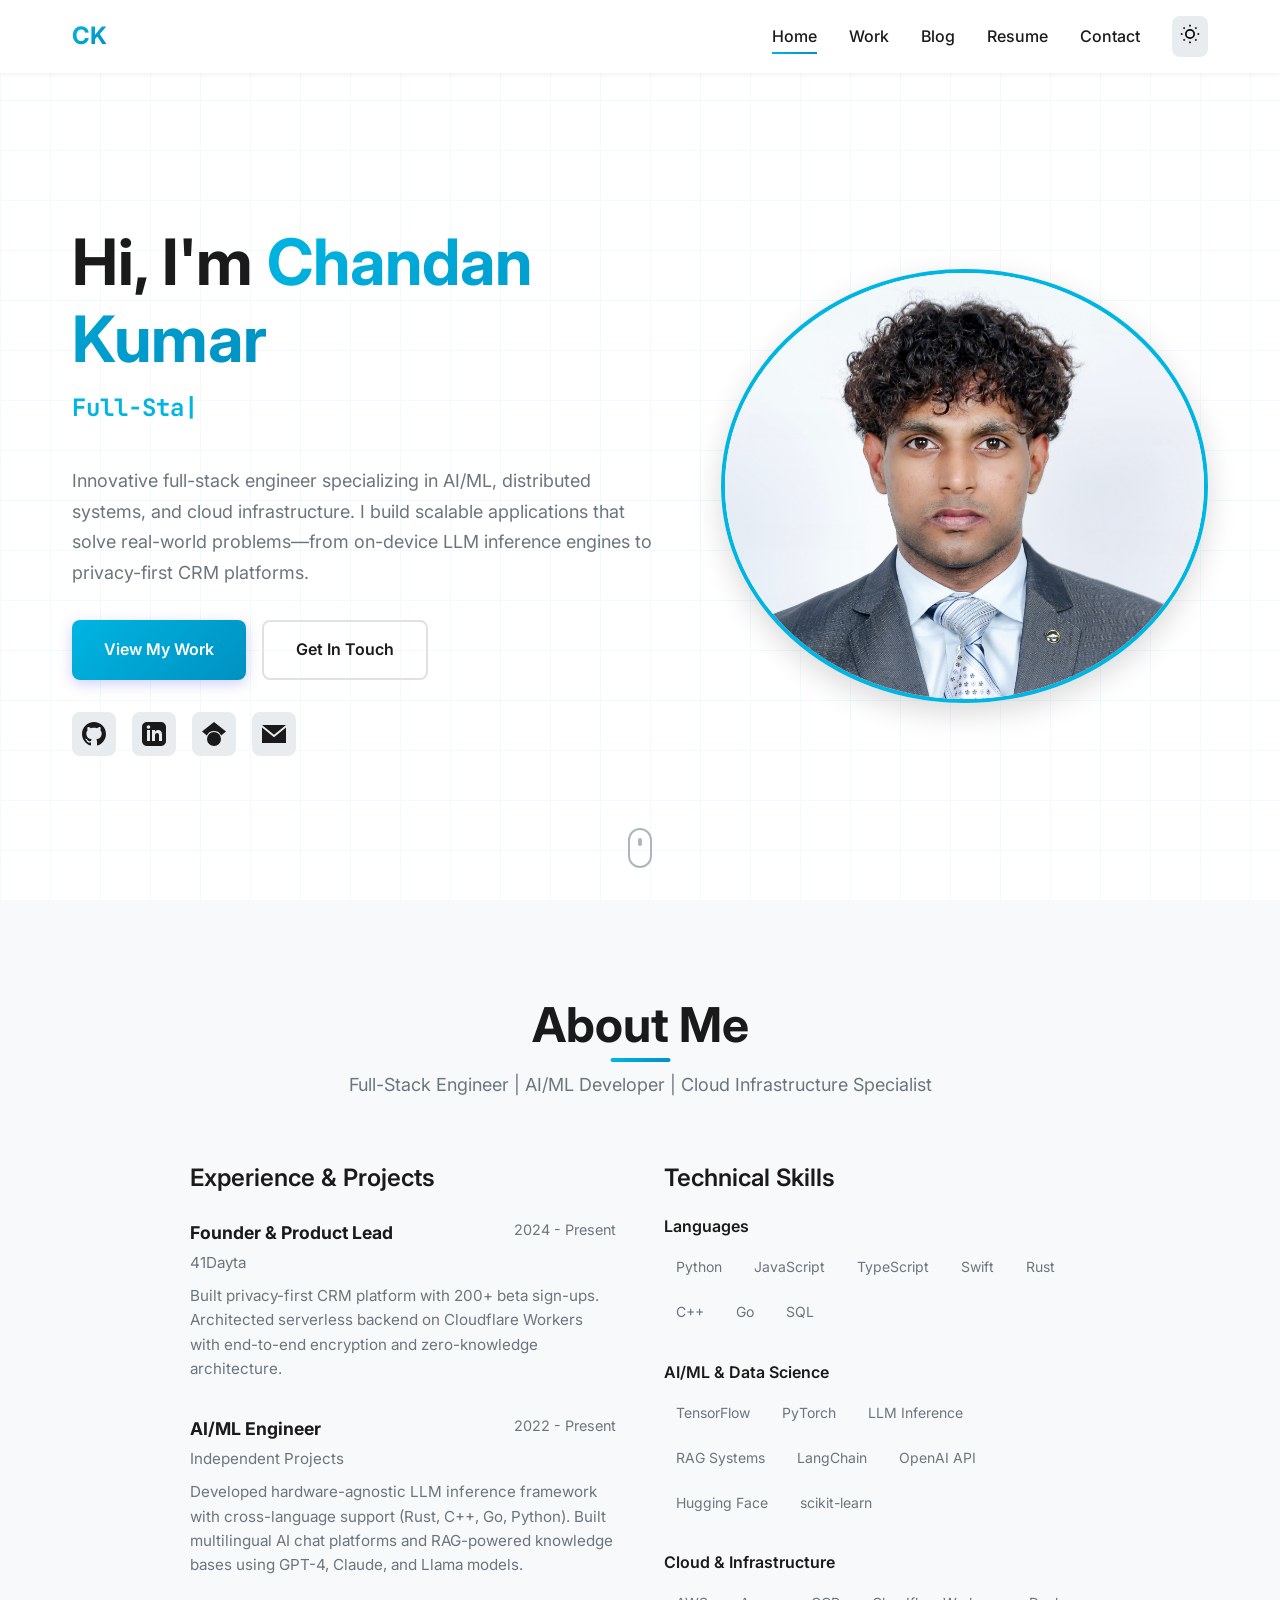
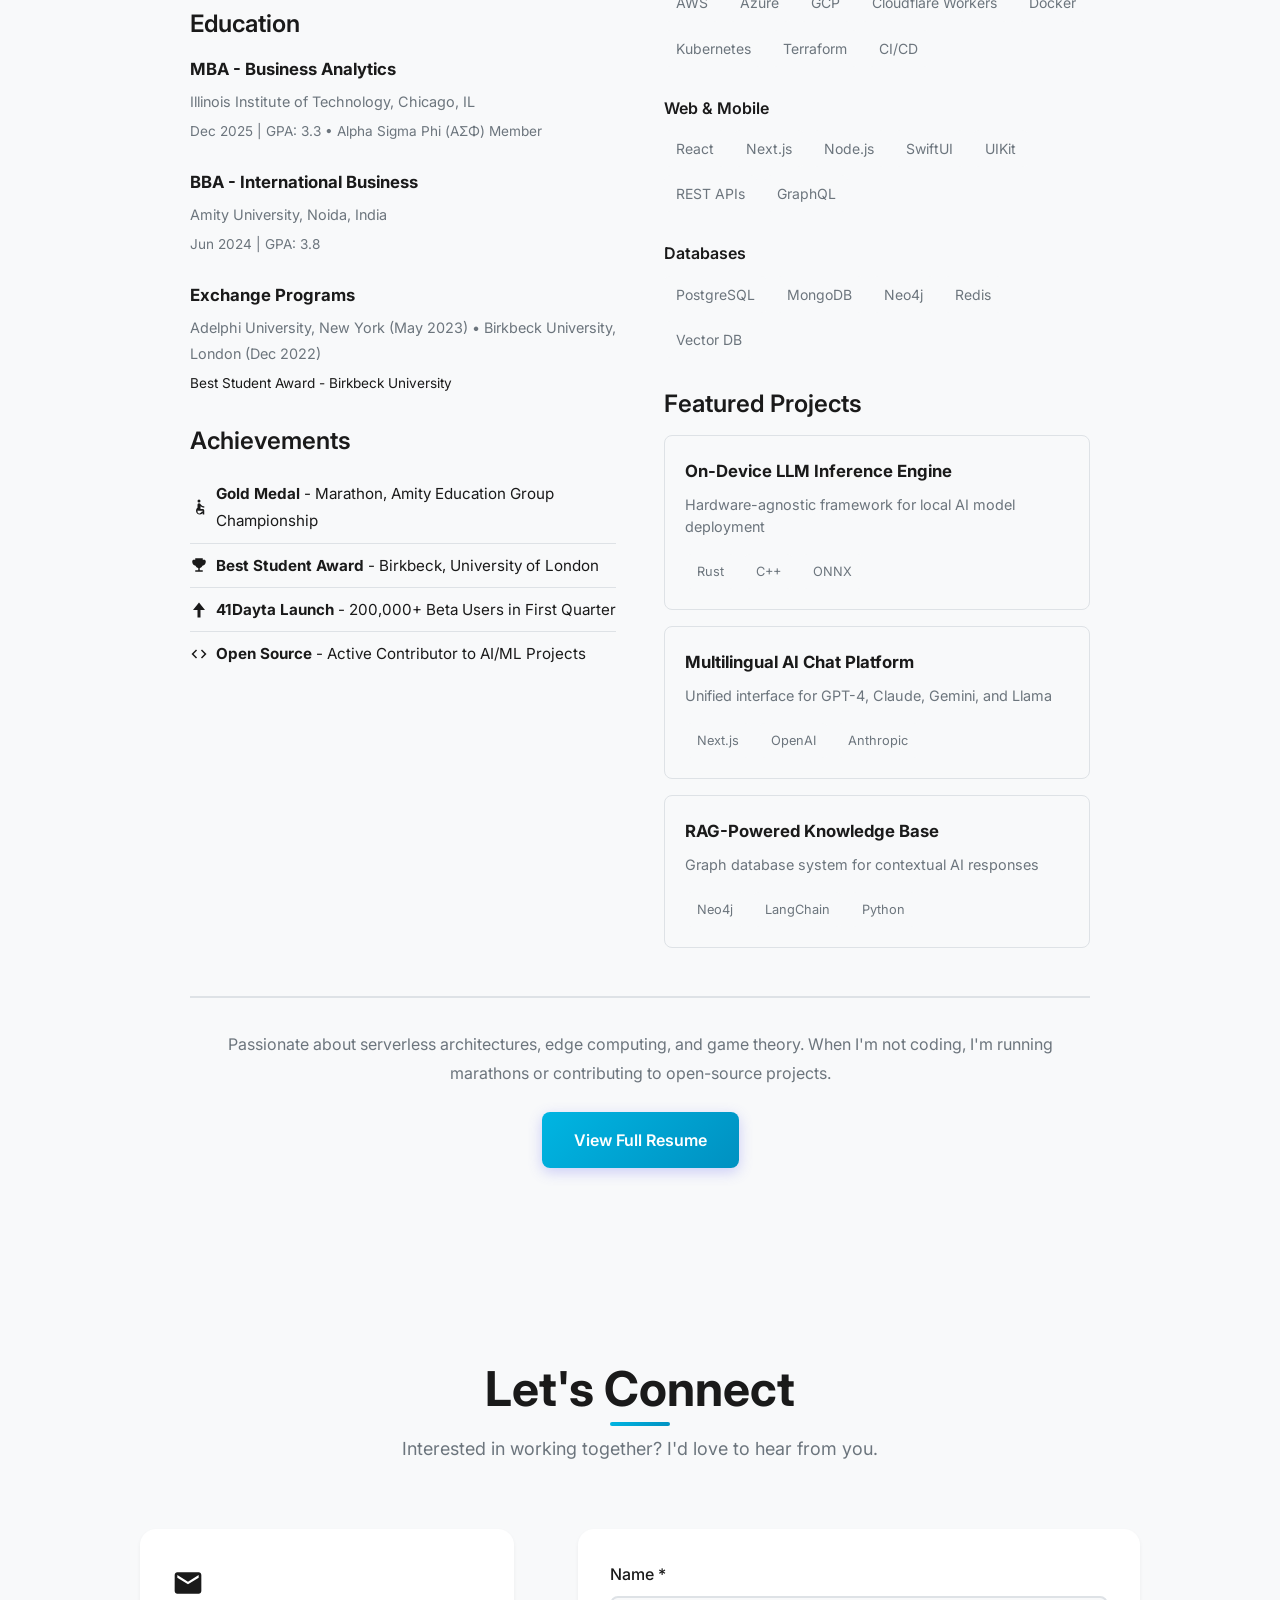
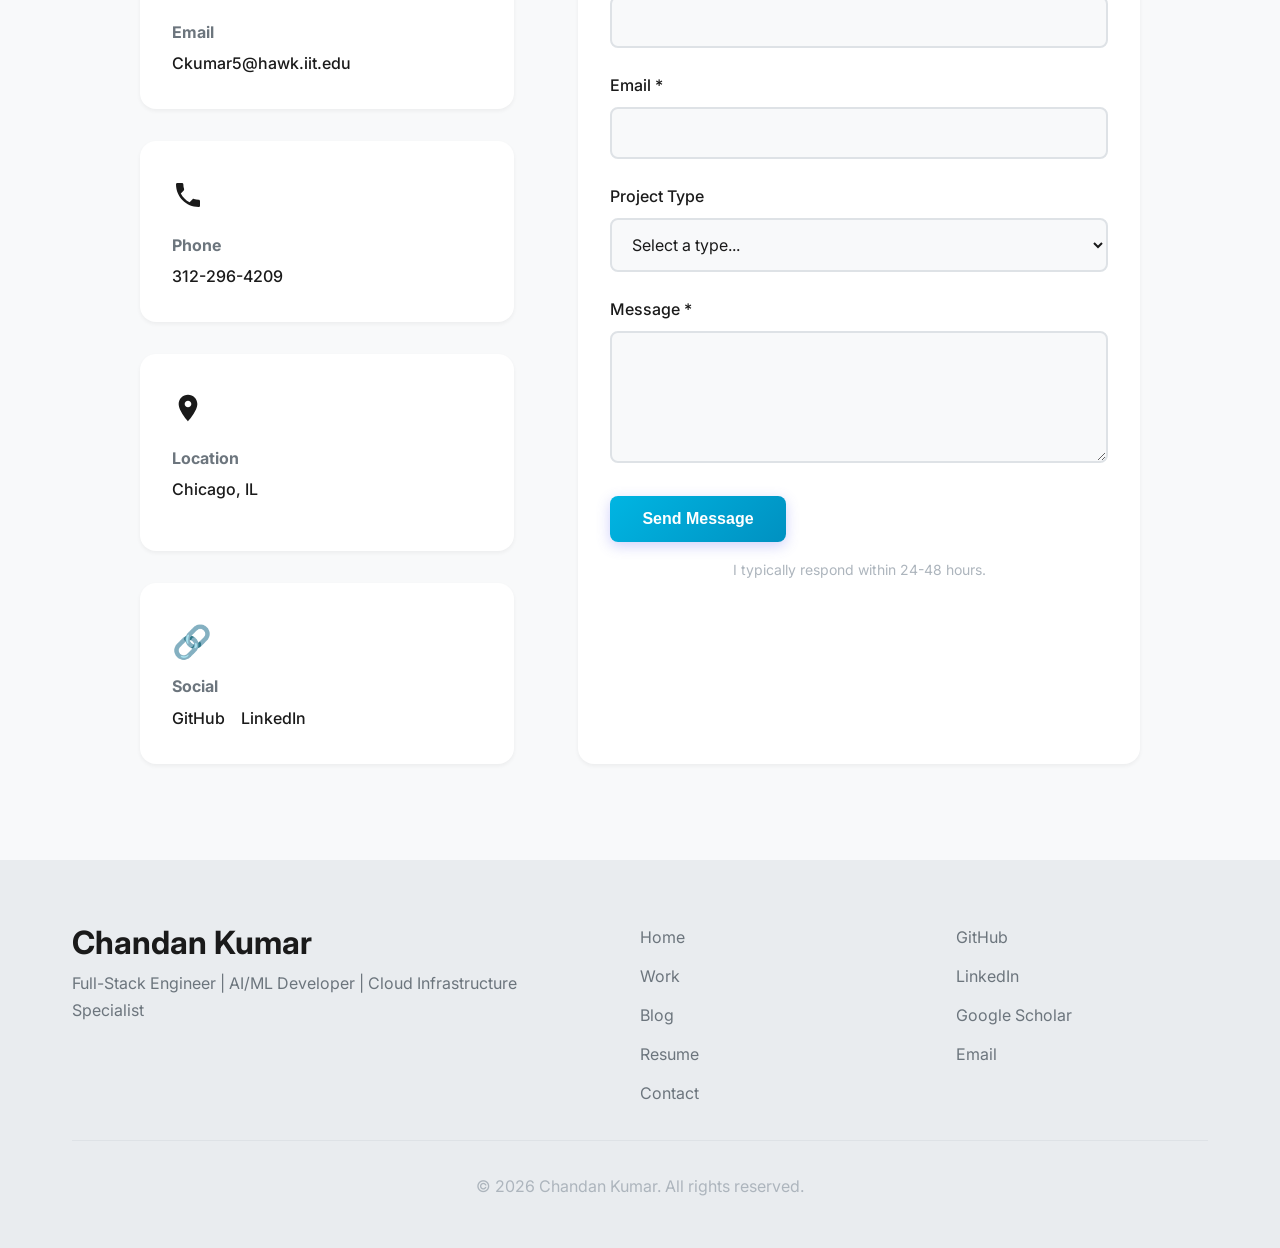
==== commit a614c782: "Add Google Scholar link to social media icons" ====
--- a/index.html
+++ b/index.html
@@ -86,6 +86,11 @@
                         <a href="https://www.linkedin.com/in/chandnnn/" target="_blank" rel="noopener" aria-label="LinkedIn">
                             <svg viewBox="0 0 24 24" width="24" height="24">
                                 <path fill="currentColor" d="M19 0h-14c-2.761 0-5 2.239-5 5v14c0 2.761 2.239 5 5 5h14c2.762 0 5-2.239 5-5v-14c0-2.761-2.238-5-5-5zm-11 19h-3v-11h3v11zm-1.5-12.268c-.966 0-1.75-.79-1.75-1.764s.784-1.764 1.75-1.764 1.75.79 1.75 1.764-.783 1.764-1.75 1.764zm13.5 12.268h-3v-5.604c0-3.368-4-3.113-4 0v5.604h-3v-11h3v1.765c1.396-2.586 7-2.777 7 2.476v6.759z"/>
+                            </svg>
+                        </a>
+                        <a href="https://scholar.google.com/citations?hl=en&user=hvN1CFQAAAAJ" target="_blank" rel="noopener" aria-label="Google Scholar">
+                            <svg viewBox="0 0 24 24" width="24" height="24">
+                                <path fill="currentColor" d="M12 24a7 7 0 1 1 0-14 7 7 0 0 1 0 14zm0-24L0 9.5l4.838 3.94A8 8 0 0 1 12 9a8 8 0 0 1 7.162 4.44L24 9.5z"/>
                             </svg>
                         </a>
                         <a href="mailto:Ckumar5@hawk.iit.edu" aria-label="Email">
@@ -406,6 +411,7 @@
                 <div class="footer-social">
                     <a href="https://github.com/AgentQ1" target="_blank" aria-label="GitHub">GitHub</a>
                     <a href="https://www.linkedin.com/in/chandnnn/" target="_blank" aria-label="LinkedIn">LinkedIn</a>
+                    <a href="https://scholar.google.com/citations?hl=en&user=hvN1CFQAAAAJ" target="_blank" aria-label="Google Scholar">Google Scholar</a>
                     <a href="mailto:Ckumar5@hawk.iit.edu" aria-label="Email">Email</a>
                 </div>
             </div>
